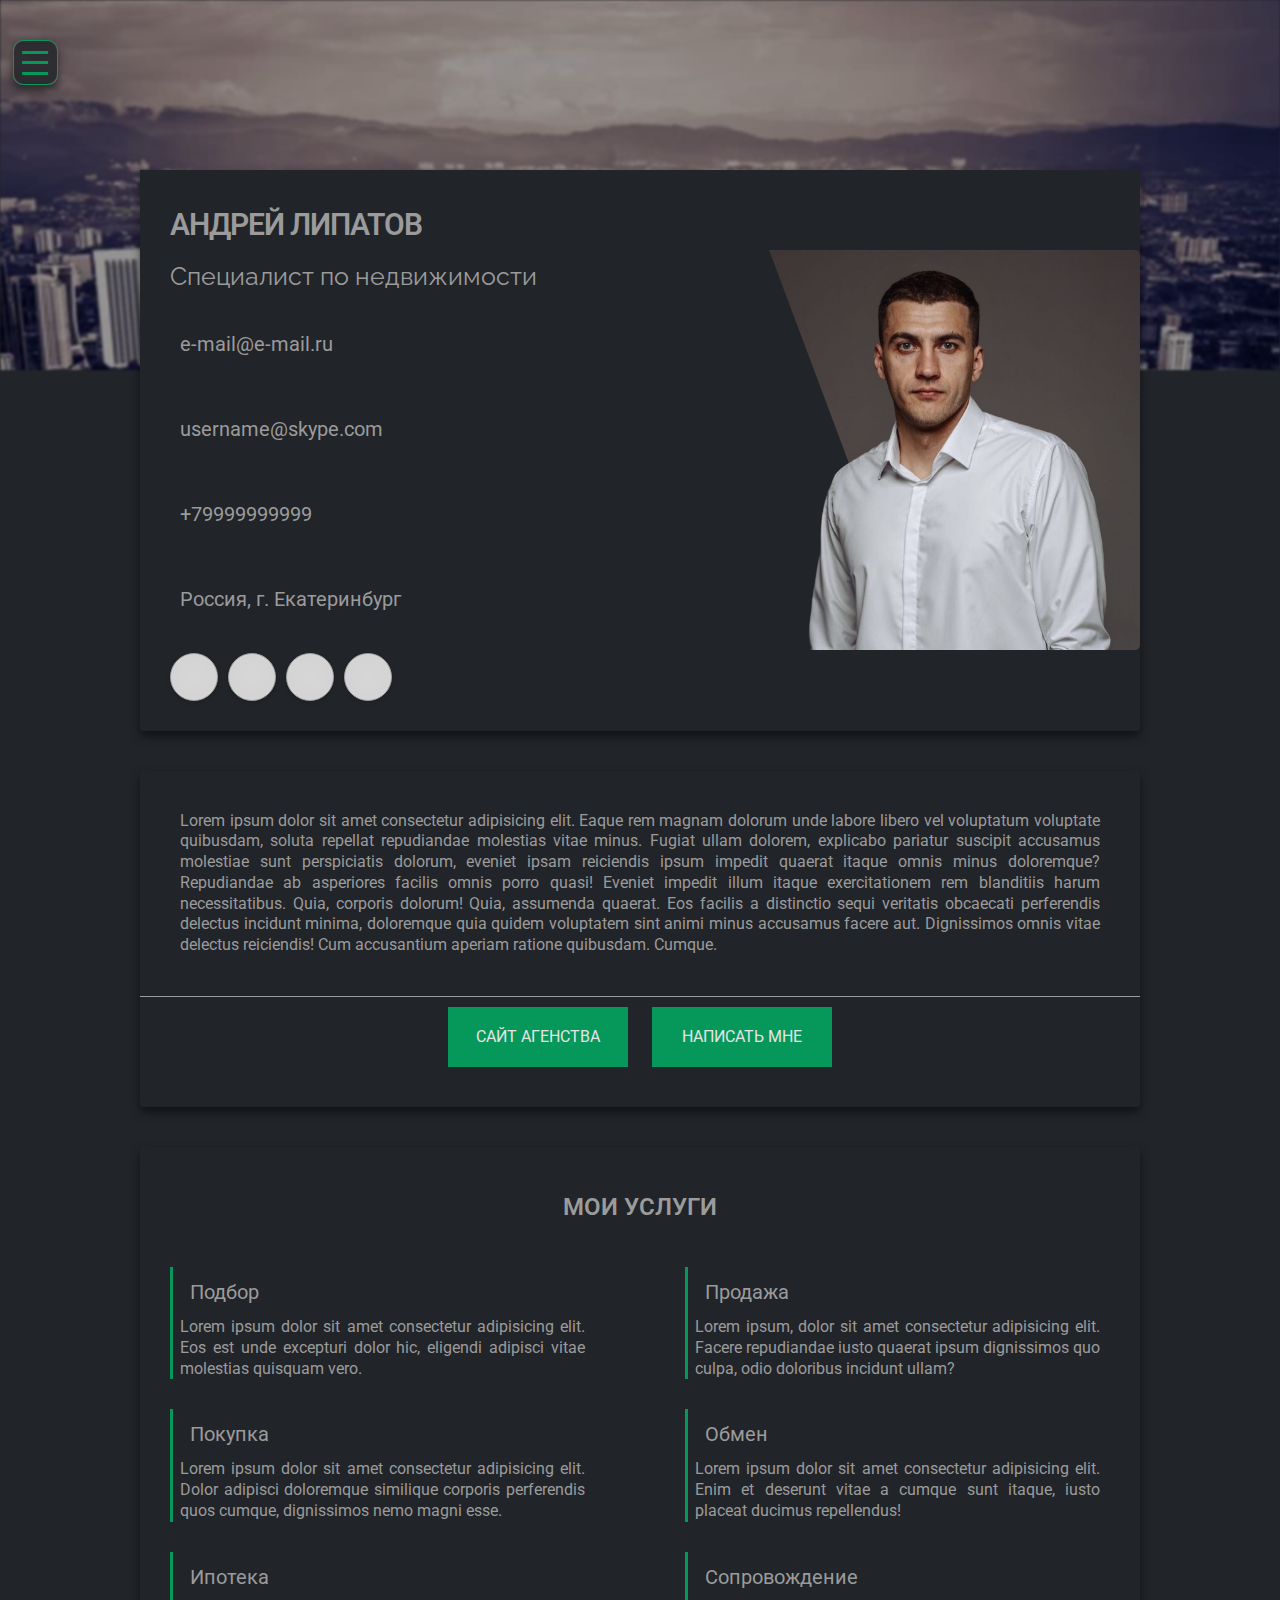
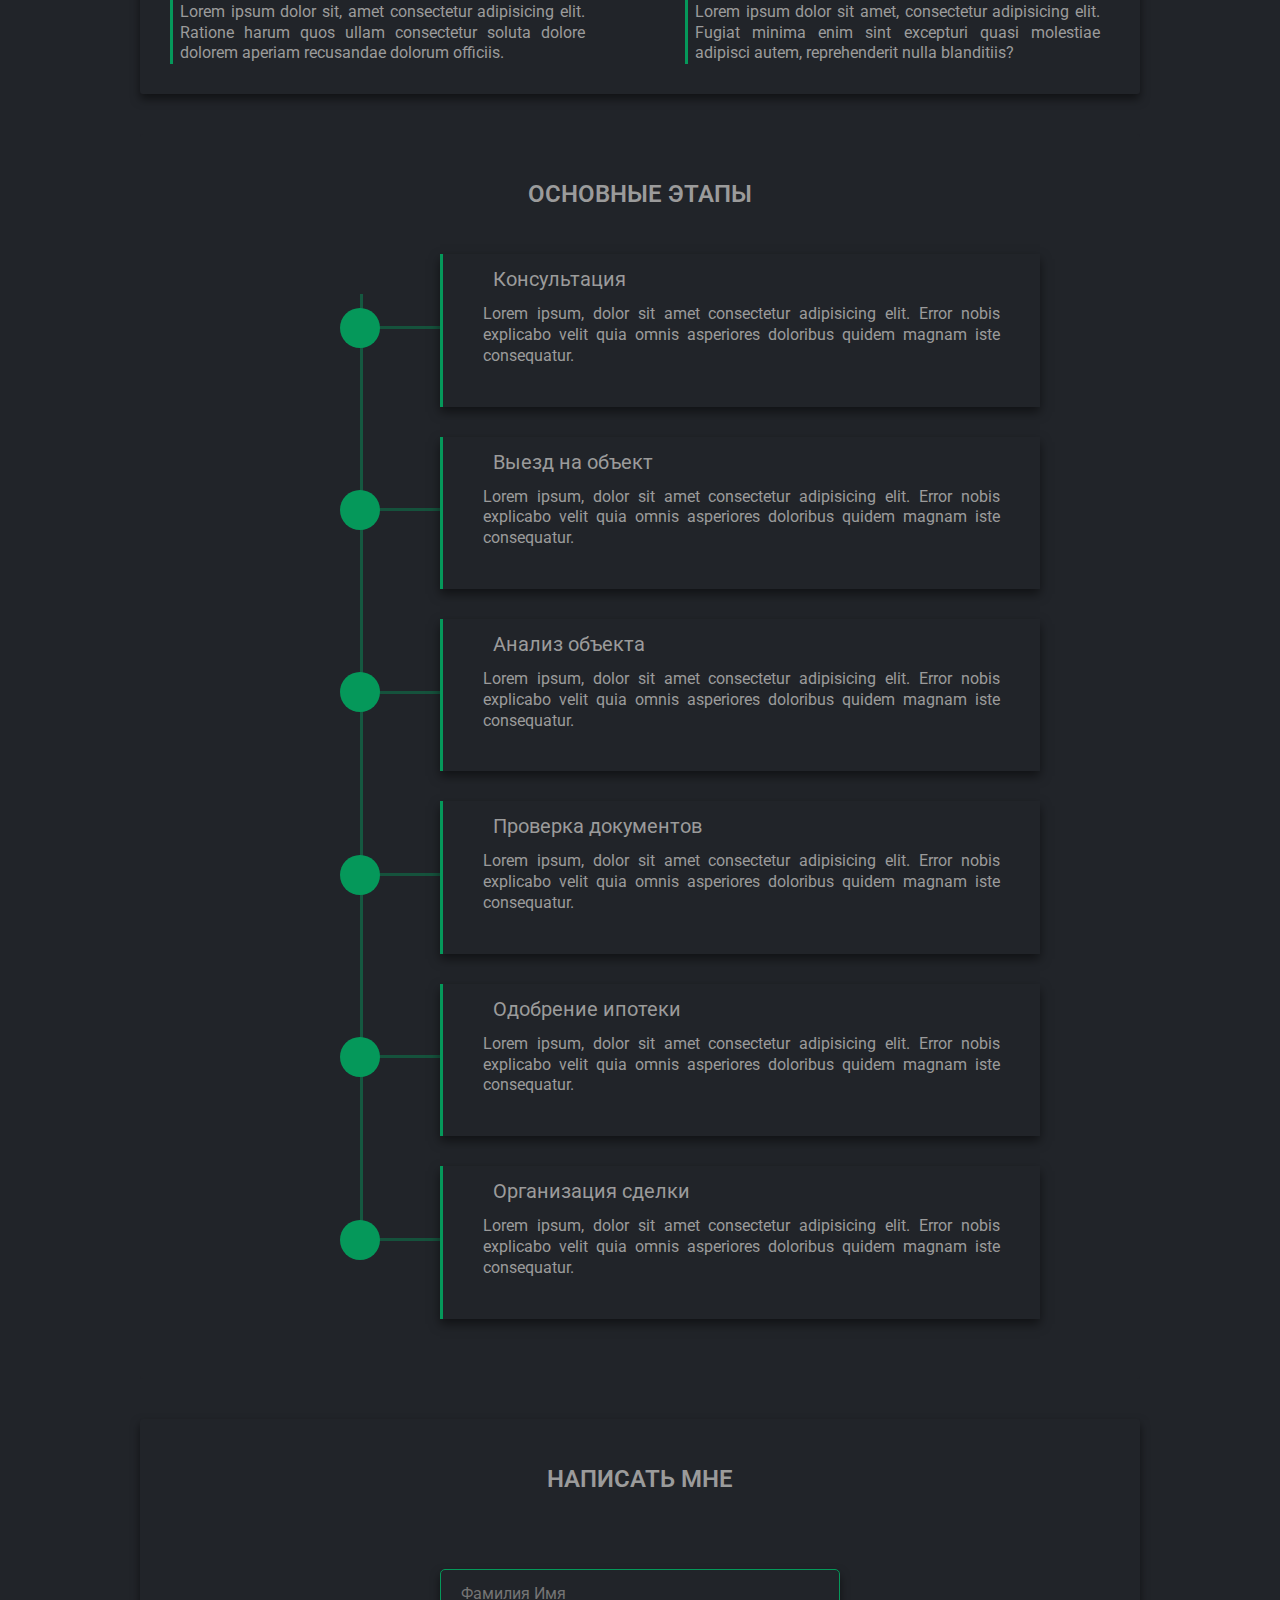
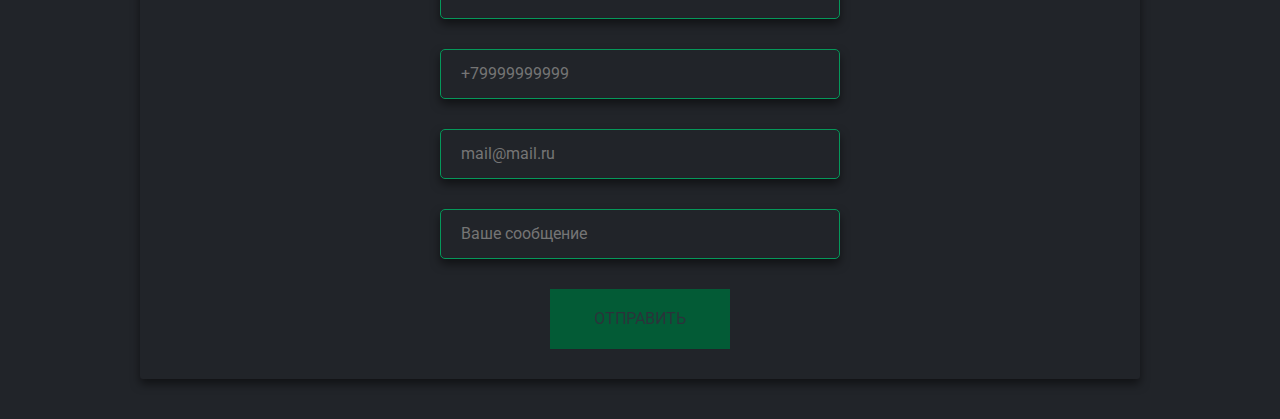
==== index.html @ b7776164 "Add files via upload" ====
<!DOCTYPE html>
<html lang="ru">
  <head>
    <meta charset="UTF-8" />
    <meta http-equiv="X-UA-Compatible" content="IE=edge" />
    <meta name="viewport" content="width=device-width, initial-scale=1.0" />
    <title>Риелтор | Екатеринбург</title>
    <link rel="stylesheet" href="icons/css/all.css" />
    <link rel="stylesheet" href="Normalize.css" />
    <link rel="stylesheet" href="style.css" />
  </head>
  <body>
    <div class="main" id="top">
      <div class="bg_image"></div>
      <div class="container">
        <div class="burger_menu"><span></span><span></span><span></span></div>
        <nav class="navigation">
          <ul class="nav_list">
            <li class="nav_item">
              <a href="#top"><i class="fa-solid fa-house"></i></a>
            </li>
            <li class="nav_item">
              <a href="#services"><i class="fa-solid fa-layer-group"></i></a>
            </li>
            <li class="nav_item">
              <a href="#steps"><i class="fa-solid fa-shoe-prints"></i></a>
            </li>
            <li class="nav_item">
              <a href="#contact_me"><i class="fa-solid fa-envelope"></i></a>
            </li>
          </ul>
        </nav>
        <div class="card">
          <div class="info">
            <div class="title_info">
              <h4>Андрей Липатов</h4>
              <h6>Специалист по недвижимости</h6>
            </div>
            <div class="contact_info">
              <ul>
                <li><i class="fa-regular fa-envelope"></i>e-mail@e-mail.ru</li>
                <li><i class="fab fa-skype"></i>username@skype.com</li>
                <li>
                  <i class="fa-solid fa-phone"></i
                  ><a href="tel:+79999999999">+79999999999</a>
                </li>
                <li>
                  <i class="fa-solid fa-location-dot"></i>Россия, г.
                  Екатеринбург
                </li>
              </ul>
            </div>
            <div class="social_info">
              <a href="#" class="whatsapp"
                ><i class="fa-brands fa-whatsapp"></i
              ></a>
              <a href="#" class="paper-plane"
                ><i class="fa-regular fa-paper-plane"></i
              ></a>
              <a href="#" class="instagram"
                ><i class="fa-brands fa-instagram"></i
              ></a>
              <a href="#" class="vk"><i class="fa-brands fa-vk"></i></a>
            </div>
          </div>
          <div class="profile_image">
            <div class="slant"></div>
            <img
              src="person_backgroung.jpg"
              alt="Фото профиля"
              class="profile_img_bgr"
            />
            <img
              src="person_without_bgr.png"
              alt="Фото профиля"
              class="profile_img_obj"
            />
            <img
              src="person_with_bgr.jpg"
              alt="Фото профиля"
              class="profile_img"
            />
          </div>
        </div>

        <!-- SECTION ABOUT -->
        <section class="about" id="about">
          <div class="text_about">
            <p>
              Lorem ipsum dolor sit amet consectetur adipisicing elit. Eaque rem
              magnam dolorum unde labore libero vel voluptatum voluptate
              quibusdam, soluta repellat repudiandae molestias vitae minus.
              Fugiat ullam dolorem, explicabo pariatur suscipit accusamus
              molestiae sunt perspiciatis dolorum, eveniet ipsam reiciendis
              ipsum impedit quaerat itaque omnis minus doloremque? Repudiandae
              ab asperiores facilis omnis porro quasi! Eveniet impedit illum
              itaque exercitationem rem blanditiis harum necessitatibus. Quia,
              corporis dolorum! Quia, assumenda quaerat. Eos facilis a
              distinctio sequi veritatis obcaecati perferendis delectus incidunt
              minima, doloremque quia quidem voluptatem sint animi minus
              accusamus facere aut. Dignissimos omnis vitae delectus reiciendis!
              Cum accusantium aperiam ratione quibusdam. Cumque.
            </p>
          </div>
          <div class="btns_about">
            <a href="#" class="btn_agency">Сайт агенства</a>
            <a href="#contact_me" class="btn_messange">Написать мне</a>
          </div>
        </section>

        <!-- SECTION SERVICES -->
        <section class="services" id="services">
          <div class="section_title" id="services">
            <i class="fa-solid fa-layer-group"></i>
            <h4>Мои услуги</h4>
          </div>
          <div class="section_services_cards">
            <div class="services_card">
              <h6 class="services_card_title">Подбор</h6>
              <p class="services_card_text">
                Lorem ipsum dolor sit amet consectetur adipisicing elit. Eos est
                unde excepturi dolor hic, eligendi adipisci vitae molestias
                quisquam vero.
              </p>
            </div>
            <div class="services_card">
              <h6 class="services_card_title">Продажа</h6>
              <p class="services_card_text">
                Lorem ipsum, dolor sit amet consectetur adipisicing elit. Facere
                repudiandae iusto quaerat ipsum dignissimos quo culpa, odio
                doloribus incidunt ullam?
              </p>
            </div>
            <div class="services_card">
              <h6 class="services_card_title">Покупка</h6>
              <p class="services_card_text">
                Lorem ipsum dolor sit amet consectetur adipisicing elit. Dolor
                adipisci doloremque similique corporis perferendis quos cumque,
                dignissimos nemo magni esse.
              </p>
            </div>
            <div class="services_card">
              <h6 class="services_card_title">Обмен</h6>
              <p class="services_card_text">
                Lorem ipsum dolor sit amet consectetur adipisicing elit. Enim et
                deserunt vitae a cumque sunt itaque, iusto placeat ducimus
                repellendus!
              </p>
            </div>
            <div class="services_card">
              <h6 class="services_card_title">Ипотека</h6>
              <p class="services_card_text">
                Lorem ipsum dolor sit, amet consectetur adipisicing elit.
                Ratione harum quos ullam consectetur soluta dolore dolorem
                aperiam recusandae dolorum officiis.
              </p>
            </div>
            <div class="services_card">
              <h6 class="services_card_title">Cопровождение</h6>
              <p class="services_card_text">
                Lorem ipsum dolor sit amet, consectetur adipisicing elit. Fugiat
                minima enim sint excepturi quasi molestiae adipisci autem,
                reprehenderit nulla blanditiis?
              </p>
            </div>
          </div>
        </section>

        <!-- SECTION STEPS -->
        <section class="steps" id="steps">
          <div class="section_title" id="title_steps">
            <i class="fa-solid fa-shoe-prints"></i>
            <h4>Основные этапы</h4>
          </div>
          <div class="step">
            <div class="line_dot">
              <i class="fa-brands fa-skype"></i>
            </div>
            <div class="line"></div>
            <div class="content_step">
              <h6>Консультация</h6>
              <p>
                Lorem ipsum, dolor sit amet consectetur adipisicing elit. Error
                nobis explicabo velit quia omnis asperiores doloribus quidem
                magnam iste consequatur.
              </p>
            </div>
          </div>
          <div class="step">
            <div class="line_dot">
              <i class="fa-solid fa-car"></i>
            </div>
            <div class="line"></div>
            <div class="content_step">
              <h6>Выезд на объект</h6>
              <p>
                Lorem ipsum, dolor sit amet consectetur adipisicing elit. Error
                nobis explicabo velit quia omnis asperiores doloribus quidem
                magnam iste consequatur.
              </p>
            </div>
          </div>
          <div class="step">
            <div class="line_dot">
              <i class="fa-solid fa-house"></i>
            </div>
            <div class="line"></div>
            <div class="content_step">
              <h6>Анализ объекта</h6>
              <p>
                Lorem ipsum, dolor sit amet consectetur adipisicing elit. Error
                nobis explicabo velit quia omnis asperiores doloribus quidem
                magnam iste consequatur.
              </p>
            </div>
          </div>
          <div class="step">
            <div class="line_dot">
              <i class="fa-solid fa-file-circle-check"></i>
            </div>
            <div class="line"></div>
            <div class="content_step">
              <h6>Проверка документов</h6>
              <p>
                Lorem ipsum, dolor sit amet consectetur adipisicing elit. Error
                nobis explicabo velit quia omnis asperiores doloribus quidem
                magnam iste consequatur.
              </p>
            </div>
          </div>
          <div class="step">
            <div class="line_dot">
              <i class="fa-solid fa-hand-holding-dollar"></i>
            </div>
            <div class="line"></div>
            <div class="content_step">
              <h6>Одобрение ипотеки</h6>
              <p>
                Lorem ipsum, dolor sit amet consectetur adipisicing elit. Error
                nobis explicabo velit quia omnis asperiores doloribus quidem
                magnam iste consequatur.
              </p>
            </div>
          </div>
          <div class="step">
            <div class="line_dot">
              <i class="fa-solid fa-house-circle-check"></i>
            </div>
            <div class="line"></div>
            <div class="content_step">
              <h6>Организация сделки</h6>
              <p>
                Lorem ipsum, dolor sit amet consectetur adipisicing elit. Error
                nobis explicabo velit quia omnis asperiores doloribus quidem
                magnam iste consequatur.
              </p>
            </div>
          </div>
        </section>
        <!-- SECTION CONTACT -->
        <section class="contact_me">
          <div class="section_title" id="contact_me">
            <i class="fa-solid fa-envelope"></i>
            <h4>Написать мне</h4>
          </div>
          <form action="mail.php" method="POST" id="form">
            <div class="form_group">
              <input
                type="text"
                class="form_control"
                id="user_name"
                placeholder="Фамилия Имя"
                name="user_name"
                data-reg="^[а-яА-ЯёЁa-zA-Z]+ [а-яА-ЯёЁa-zA-Z]+ ?[а-яА-ЯёЁa-zA-Z]+$"
                required
              />
            </div>
            <div class="form_group">
              <input
                type="text"
                class="form_control"
                id="user_phone"
                placeholder="+79999999999"
                name="user_phone"
                data-reg="^((\+7|7|8)+([0-9]){10})$"
                required
              />
            </div>
            <div class="form_group">
              <input
                type="text"
                class="form_control"
                id="user_email"
                placeholder="mail@mail.ru"
                name="user_email"
                data-reg="^[-\w.]+@([A-z0-9][-A-z0-9]+\.)+[A-z]{2,4}$"
                required
              />
            </div>
            <div class="form_group">
              <input
                type="text"
                class="form_control"
                id="user_message"
                placeholder="Ваше сообщение"
                name="user_message"
                required
              />
            </div>
            <button class="btn_contact btn_block" type="button" id="button">
              Отправить
            </button>
          </form>
        </section>
      </div>
      <!-- ANCHOR TO TOP -->
      <div class="anchor_top_contain">
        <a href="#top"><i class="fa-solid fa-chevron-up"></i></a>
      </div>
    </div>
    <script src="script.js"></script>
  </body>
</html>
---- style.css ----
/*
* Prefixed by https://autoprefixer.github.io
* PostCSS: v8.4.14,
* Autoprefixer: v10.4.7
* Browsers: last 4 version
*/

@import url('https://fonts.googleapis.com/css2?family=Raleway:wght@400;600&family=Roboto&display=swap');
html {
  --dark: #212429;
  --grey: #9b9b9b;
  --green: #05985a;
  --white: #e5e5e5;
}

.main {
  position: relative;
  z-index: 1;
  background: var(--dark);
  overflow: hidden;
  color: var(--grey);
}
.bg_image {
  position: relative;
  width: 100%;
  height: 370px;
  background: url(depositphotos_8413476-stock-photo-city-skyline.jpg);
  background-size: cover;
  background-position: center center;
  background-attachment: fixed;
  -webkit-filter: brightness(60%) blur(1px);
  filter: brightness(60%) blur(1px);
}
.container {
  position: relative;
  max-width: 1000px;
  margin: auto;
  margin-top: -200px;
  background: var(--dark);
}

/* NAVIGATION */
.burger_menu {
  position: fixed;
  top: 40px;
  left: 1%;
  width: 45px;
  height: 45px;
  border: 1px solid var(--green);
  border-radius: 10px;
  z-index: 12;
  -webkit-box-shadow: 0px 5px 10px 0px rgba(0, 0, 0, 0.5);
  box-shadow: 0px 5px 10px 0px rgba(0, 0, 0, 0.5);
  cursor: pointer;
}
.burger_menu span {
  position: absolute;
  top: calc(50% - 2px);
  left: 50%;
  width: 60%;
  height: 3px;
  background-color: var(--green);
  -webkit-transform: translateX(-50%);
  -ms-transform: translateX(-50%);
  transform: translateX(-50%);
  z-index: 11;
  -webkit-transition: all 0.5s ease;
  -o-transition: all 0.5s ease;
  transition: all 0.5s ease;
}
.burger_menu span:nth-child(1) {
  top: calc(50% - 12px);
}
.burger_menu span:nth-child(3) {
  top: calc(50% + 9px);
}

.burger_menu::after {
  content: '';
  position: absolute;
  top: 0;
  left: 0;
  width: 100%;
  height: 100%;
  background: var(--dark);
  border-radius: 10px;
  opacity: 0.81;
}
.burger_menu.active span:nth-child(2) {
  display: none;
}
.burger_menu.active span:nth-child(1) {
  -webkit-transform: translate(-50%, 10px) rotate(45deg);
  -ms-transform: translate(-50%, 10px) rotate(45deg);
  transform: translate(-50%, 10px) rotate(45deg);
}
.burger_menu.active span:nth-child(3) {
  -webkit-transform: translate(-50%, -11px) rotate(-45deg);
  -ms-transform: translate(-50%, -11px) rotate(-45deg);
  transform: translate(-50%, -11px) rotate(-45deg);
}

.navigation {
  position: fixed;
  top: 100px;
  left: 1%;
  overflow: hidden;
  width: 45px;
  border: 1px solid var(--green);
  border-radius: 10px;
  padding: 5px;
  z-index: 10;
  -webkit-transform: translateY(-50%) scale(0.5);
  -ms-transform: translateY(-50%) scale(0.5);
  transform: translateY(-50%) scale(0.5);
  visibility: hidden;
  -webkit-box-shadow: 0px 5px 10px 0px rgba(0, 0, 0, 0.5);
  box-shadow: 0px 5px 10px 0px rgba(0, 0, 0, 0.5);
  opacity: 0;
  -webkit-transition: all 0.5s ease;
  -o-transition: all 0.5s ease;
  transition: all 0.5s ease;
}
.navigation.active {
  -webkit-transform: translateY(0) scale(1);
  -ms-transform: translateY(0) scale(1);
  transform: translateY(0) scale(1);
  visibility: visible;
  opacity: 1;
  -webkit-transition: all 0.5s ease;
  -o-transition: all 0.5s ease;
  transition: all 0.5s ease;
}
.navigation::after {
  content: '';
  position: absolute;
  top: 0;
  left: 0;
  width: 100%;
  height: 100%;
  background: var(--dark);
  border-radius: 10px;
  opacity: 0.81;
}
.nav_list {
  position: relative;
  z-index: 11;
}
.nav_item {
  color: var(--green);
  line-height: 50px;
  font-size: 25rem;
  text-align: center;
  z-index: 11;
}
.nav_item > a > i:hover {
  -webkit-transform: scale(1.1);
  -ms-transform: scale(1.1);
  transform: scale(1.1);
}
.nav_item > a:focus {
  -webkit-box-shadow: none;
  box-shadow: none;
}
/* CARD SECTION */
.card {
  display: -webkit-box;
  display: -ms-flexbox;
  display: flex;
  -webkit-box-align: center;
  -ms-flex-align: center;
  align-items: center;
  -webkit-box-pack: justify;
  -ms-flex-pack: justify;
  justify-content: space-between;
  margin-bottom: 40px;
  border-radius: 3px;
  background-color: var(--dark);
  -webkit-box-shadow: 0px 5px 10px 0px rgba(0, 0, 0, 0.5);
  box-shadow: 0px 5px 10px 0px rgba(0, 0, 0, 0.5);
}
.info {
  margin: 20px;
}
.title_info {
  margin: 0 10px 10px 10px;
}
.title_info > h4 {
  text-transform: uppercase;
  font-size: 30rem;
  font-weight: 600;
  color: var(--grey);
  letter-spacing: -1px;
  line-height: 70px;
}
.title_info > h6 {
  font-size: 25rem;
  font-family: 'Raleway', serif;
  font-weight: 400;
  color: var(--grey);
}
.contact_info,
.social_info {
  color: var(--grey);
  margin: 10px 10px;
  font-size: 20rem;
  line-height: 30rem;
}
.contact_info > ul > li {
  padding-bottom: 5px;
}
.contact_info > ul > li > i {
  padding-right: 10px;
}
.social_info > a {
  width: 48px;
  height: 48px;
  background: var(--white);
  color: var(--dark);
  font-size: 25rem;
  float: left;
  text-align: center;
  line-height: 48px;
  border-radius: 50%;
  margin: 0 10px 10px 0;
  border: 1px solid var(--grey);
  -webkit-box-shadow: 0 2px 4px rgba(0, 0, 0, 0.15),
    inset 0 0 50px rgba(0, 0, 0, 0.1);
  box-shadow: 0 2px 4px rgba(0, 0, 0, 0.15), inset 0 0 50px rgba(0, 0, 0, 0.1);
  -webkit-transition: 0.2s ease;
  -o-transition: 0.2s ease;
  transition: 0.2s ease;
}
.whatsapp:hover {
  background: #25d366;
  color: var(--white);
  border: #25d366;
}
.paper-plane:hover {
  background: #0088cc;
  color: var(--white);
  border: #0088cc;
}
.instagram:hover {
  color: var(--white);
  border: #bc1888;
  background: #f09433;
  background: -o-linear-gradient(
    45deg,
    #f09433 0%,
    #e6683c 25%,
    #dc2743 50%,
    #cc2366 75%,
    #bc1888 100%
  );
  background: linear-gradient(
    45deg,
    #f09433 0%,
    #e6683c 25%,
    #dc2743 50%,
    #cc2366 75%,
    #bc1888 100%
  );
  filter: progid:DXImageTransform.Microsoft.gradient( startColorstr='#f09433', endColorstr='#bc1888',GradientType=1 );
}
.vk:hover {
  color: var(--white);
  background: #45668e;
  border: #45668e;
}
.profile_image {
  display: inline-block;
  position: relative;
}
.slant {
  position: absolute;
  top: 0;
  left: 0;
  border-style: solid;
  border-width: 400px 0 0 150px;
  border-color: rgba(223, 50, 50, 0) transparent transparent var(--dark);
}
.profile_img_bgr {
  display: block;
  min-width: 100%;
  height: 400px;
  border-radius: 0 5px 5px 0;
}
.profile_img_obj {
  position: absolute;
  top: 0;
  left: 0;
  display: block;
  min-width: 100%;
  height: 400px;
}
.profile_img {
  display: none;
}
/* STYLE SECTION */
section {
  margin-bottom: 40px;
  border-radius: 3px;
  background-color: var(--dark);
  -webkit-box-shadow: 0px 5px 10px 0px rgba(0, 0, 0, 0.5);
  box-shadow: 0px 5px 10px 0px rgba(0, 0, 0, 0.5);
  color: var(--grey);
  padding-bottom: 30px;
}
.section_title {
  text-align: center;
  padding: 0 20px 0 20px;
}
.section_title > h4,
i {
  display: inline;
  font-weight: 600;
  font-size: 24rem;
  text-transform: uppercase;
  line-height: 80px;
}
.section_title > i {
  color: var(--green);
}

/* SECTION ABOUT */
.text_about {
  padding: 40px;
  border-bottom: 1px solid var(--grey);
  text-align: justify;
}
.btns_about {
  text-align: center;
  margin: auto;
}
.btn_agency,
.btn_messange,
.btn_contact {
  width: 180px;
  height: 60px;
  line-height: 60px;
  display: inline-block;
  text-align: center;
  margin: 10px;
  text-transform: uppercase;
  color: var(--white);
  background: var(--green);
}

.btn_agency:hover,
.btn_messange:hover,
.btn_contact:hover {
  -webkit-transform: scale(1.01);
  -ms-transform: scale(1.01);
  transform: scale(1.01);
}

/* SECTION SERVICES */
.fa-layer-group {
  color: var(--green);
}
.section_services_cards {
  display: -ms-grid;
  display: grid;
  -ms-grid-columns: 1fr 30px 1fr;
  grid-template-columns: 1fr 1fr;
  gap: 30px;
}
.services_card {
  position: relative;
  padding: 0 40px 0 40px;
}
.services_card::before {
  content: '';
  width: 3px;
  height: 100%;
  background: var(--green);
  position: absolute;
  top: 0;
  left: 30px;
}
.services_card_title {
  line-height: 50px;
  font-size: 20px;
  padding-left: 10px;
}
.services_card_text {
  text-align: justify;
}

/* SECTION STEPS */
.steps {
  -webkit-box-shadow: none;
  box-shadow: none;
  position: relative;
}
#steps::before {
  content: '';
  position: absolute;
  top: 160px;
  left: 22%;
  height: 75%;
  width: 3px;
  opacity: 0.4;
  background: #06a763;
}
.step {
  position: relative;
  margin-bottom: 30px;
}

.line_dot {
  z-index: 2;
  position: absolute;
  margin: 0 auto;
  left: 20%;
  top: 35%;
  background-color: var(--green);
  border-radius: 50%;
  width: 40px;
  height: 40px;
  text-align: center;
}

.line_dot > i {
  position: relative;
  font-weight: 600;
  font-size: 24rem;
  color: var(--dark);
  line-height: 40px;
  text-shadow: 2px 2px 4px rgb(0 0 0 / 29%);
}
.content_step {
  position: relative;
  z-index: 2;
  background: var(--dark);
  margin: 0 10% 0 30%;
  max-width: 600px;
  padding: 0 40px 40px 40px;
  border-left: 3px solid var(--green);
  -webkit-box-shadow: 0px 5px 10px 0px rgba(0, 0, 0, 0.5);
  box-shadow: 0px 5px 10px 0px rgba(0, 0, 0, 0.5);
}

.line {
  content: '';
  position: absolute;
  top: 47%;
  left: 23%;
  width: 100px;
  height: 3px;
  background: var(--green);
  opacity: 0.4;
  z-index: 1;
}
.content_step > h6 {
  line-height: 50px;
  font-size: 20px;
  padding-left: 10px;
}
.content_step > p {
  text-align: justify;
}

/* SECTION CONTACT */
.form_group {
  margin: 30px 10px;
}
.form_control {
  display: block;
  height: 50px;
  width: 400px;
  border-radius: 5px;
  border: 1px solid var(--green);
  margin: 0 auto;
  background: var(--dark);
  -webkit-box-shadow: 0px 5px 10px 0px rgba(0, 0, 0, 0.5);
  box-shadow: 0px 5px 10px 0px rgba(0, 0, 0, 0.5);
  color: var(--grey);
  -webkit-transition: ease 0.1s;
  -o-transition: ease 0.1s;
  transition: ease 0.1s;
  padding: 0 20px;
  outline: none;
}
.form_control:focus {
  -webkit-box-shadow: 0px 5px 10px 0px rgba(0, 0, 0, 0.5);
  box-shadow: 0px 5px 10px 0px rgba(0, 0, 0, 0.5);
  border: 1px solid var(--green);
}
.form_control {
  color-scheme: dark;
}
.btn_contact {
  display: block;
  margin: 0 auto;
}
.btn_block {
  pointer-events: none;
  color: #485361;
  -webkit-filter: brightness(0.6);
  filter: brightness(0.6);
}

/* ANCHOR TO TOP */
.anchor_top_contain {
  color: var(--green);
  font-size: 35rem;
  width: 35px;
  height: 35px;
  position: fixed;
  bottom: 50px;
  right: 50px;
  cursor: default;
  -webkit-transform: translate(0px, 30px);
  -ms-transform: translate(0px, 30px);
  transform: translate(0px, 30px);
  opacity: 0;
  -webkit-transition: all 0.8s ease;
  -o-transition: all 0.8s ease;
  transition: all 0.8s ease;
  z-index: 10;
}
.anchor_top_contain > a {
  pointer-events: none;
}
.anchor_top_contain.active > a {
  pointer-events: all;
}
.anchor_top_contain.active {
  display: block;
  -webkit-transition: all 0.5s ease;
  -o-transition: all 0.5s ease;
  transition: all 0.5s ease;

  -webkit-transform: translate(0px, 0px);

  -ms-transform: translate(0px, 0px);

  transform: translate(0px, 0px);
  opacity: 1;
}
.anchor_top_contain > a:focus {
  -webkit-box-shadow: none;
  box-shadow: none;
}

/* MEDIA QUERIES */
@media only screen and (max-width: 1050px) {
  .container {
    max-width: 900px;
  }
}
@media only screen and (max-width: 950px) {
  .container {
    max-width: 800px;
  }
}
@media only screen and (max-width: 850px) {
  .container {
    max-width: 600px;
  }
  .slant {
    display: none;
  }
  .profile_img {
    display: block;
    position: absolute;
    top: -350px;
    right: 100px;
    border-radius: 50%;
    width: 200px;
    height: 200px;
    -o-object-fit: cover;
    object-fit: cover;
    -webkit-box-shadow: 0px 5px 10px 0px rgba(0, 0, 0, 0.5);
    box-shadow: 0px 5px 10px 0px rgba(0, 0, 0, 0.5);
  }
  .profile_img_bgr,
  .profile_img_obj {
    display: none;
  }
  .card,
  .social_info {
    display: -webkit-box;
    display: -ms-flexbox;
    display: flex;
    -webkit-box-pack: center;
    -ms-flex-pack: center;
    justify-content: center;
  }
  .contact_info,
  .title_info {
    text-align: center;
  }
  .title_info {
    margin-top: 90px;
  }
  .section_services_cards {
    display: -ms-grid;
    display: grid;
    -ms-grid-columns: 1fr;
    grid-template-columns: 1fr;
  }
  #steps::before,
  .line {
    display: none;
  }
  .content_step {
    margin: 50px auto 0 auto;
  }
  .line_dot {
    left: 45%;
    top: -30px;
    z-index: 5;
  }
}

@media only screen and (max-width: 750px) {
  .container {
    max-width: 500px;
  }
}

@media only screen and (max-width: 650px) {
  .container {
    max-width: 400px;
  }
  .form_control {
    width: 350px;
  }
}
@media only screen and (max-width: 550px) {
  .container {
    max-width: 300px;
  }
  .title_info > h4 {
    font-size: 20rem;
  }
  .title_info > h6 {
    font-size: 18rem;
  }
  .contact_info,
  .contact_info > ul > li > i {
    font-size: 15rem;
    line-height: 20rem;
  }
  .profile_image > img {
    top: -280px;
    right: 70px;
    width: 150px;
    height: 150px;
    -webkit-box-shadow: 0px 5px 10px 0px rgba(0, 0, 0, 0.5);
    box-shadow: 0px 5px 10px 0px rgba(0, 0, 0, 0.5);
  }
  .title_info {
    margin-top: 30px;
  }
  .anchor_top_contain {
    bottom: 30px;
    right: 30px;
  }
  .form_control {
    width: 250px;
  }

  .burger_menu {
    top: 20px;
    width: 35px;
    height: 35px;
    border-radius: 7px;
  }
  .burger_menu::after {
    border-radius: 7px;
  }
  .burger_menu span {
    left: 51%;
    width: 55%;
    height: 2px;
  }
  .burger_menu span:nth-child(1) {
    top: calc(50% - 10px);
  }
  .burger_menu span:nth-child(3) {
    top: calc(50% + 6px);
  }

  .burger_menu.active span:nth-child(1) {
    -webkit-transform: translate(-50%, 8px) rotate(45deg);
    -ms-transform: translate(-50%, 8px) rotate(45deg);
    transform: translate(-50%, 8px) rotate(45deg);
  }
  .burger_menu.active span:nth-child(3) {
    -webkit-transform: translate(-50%, -8px) rotate(-45deg);
    -ms-transform: translate(-50%, -8px) rotate(-45deg);
    transform: translate(-50%, -8px) rotate(-45deg);
  }

  .navigation {
    top: 80px;
    width: 35px;
    border-radius: 7px;
  }
  .navigation::after {
    border-radius: 7px;
  }
  .nav_item {
    line-height: 40px;
  }
  .nav_item > a > i {
    font-size: 20rem;
  }

  .nav_item > a > i:hover {
    -webkit-transform: scale(1.1);
    -ms-transform: scale(1.1);
    transform: scale(1.1);
  }
  .nav_item > a:focus {
    -webkit-box-shadow: none;
    box-shadow: none;
  }
  .content_step > h6 {
    line-height: 30px;
    padding: 20px 0 20px 0;
  }
  .text_about {
    padding: 20px;
  }
  .services_card {
    padding: 0 20px 0 20px;
  }
  .services_card::before {
    left: 10px;
  }
  .content_step {
    padding: 0 20px 20px 20px;
  }
}
.section_title > h4 {
  line-height: 24px;
}
.section_title {
  padding: 20px;
}
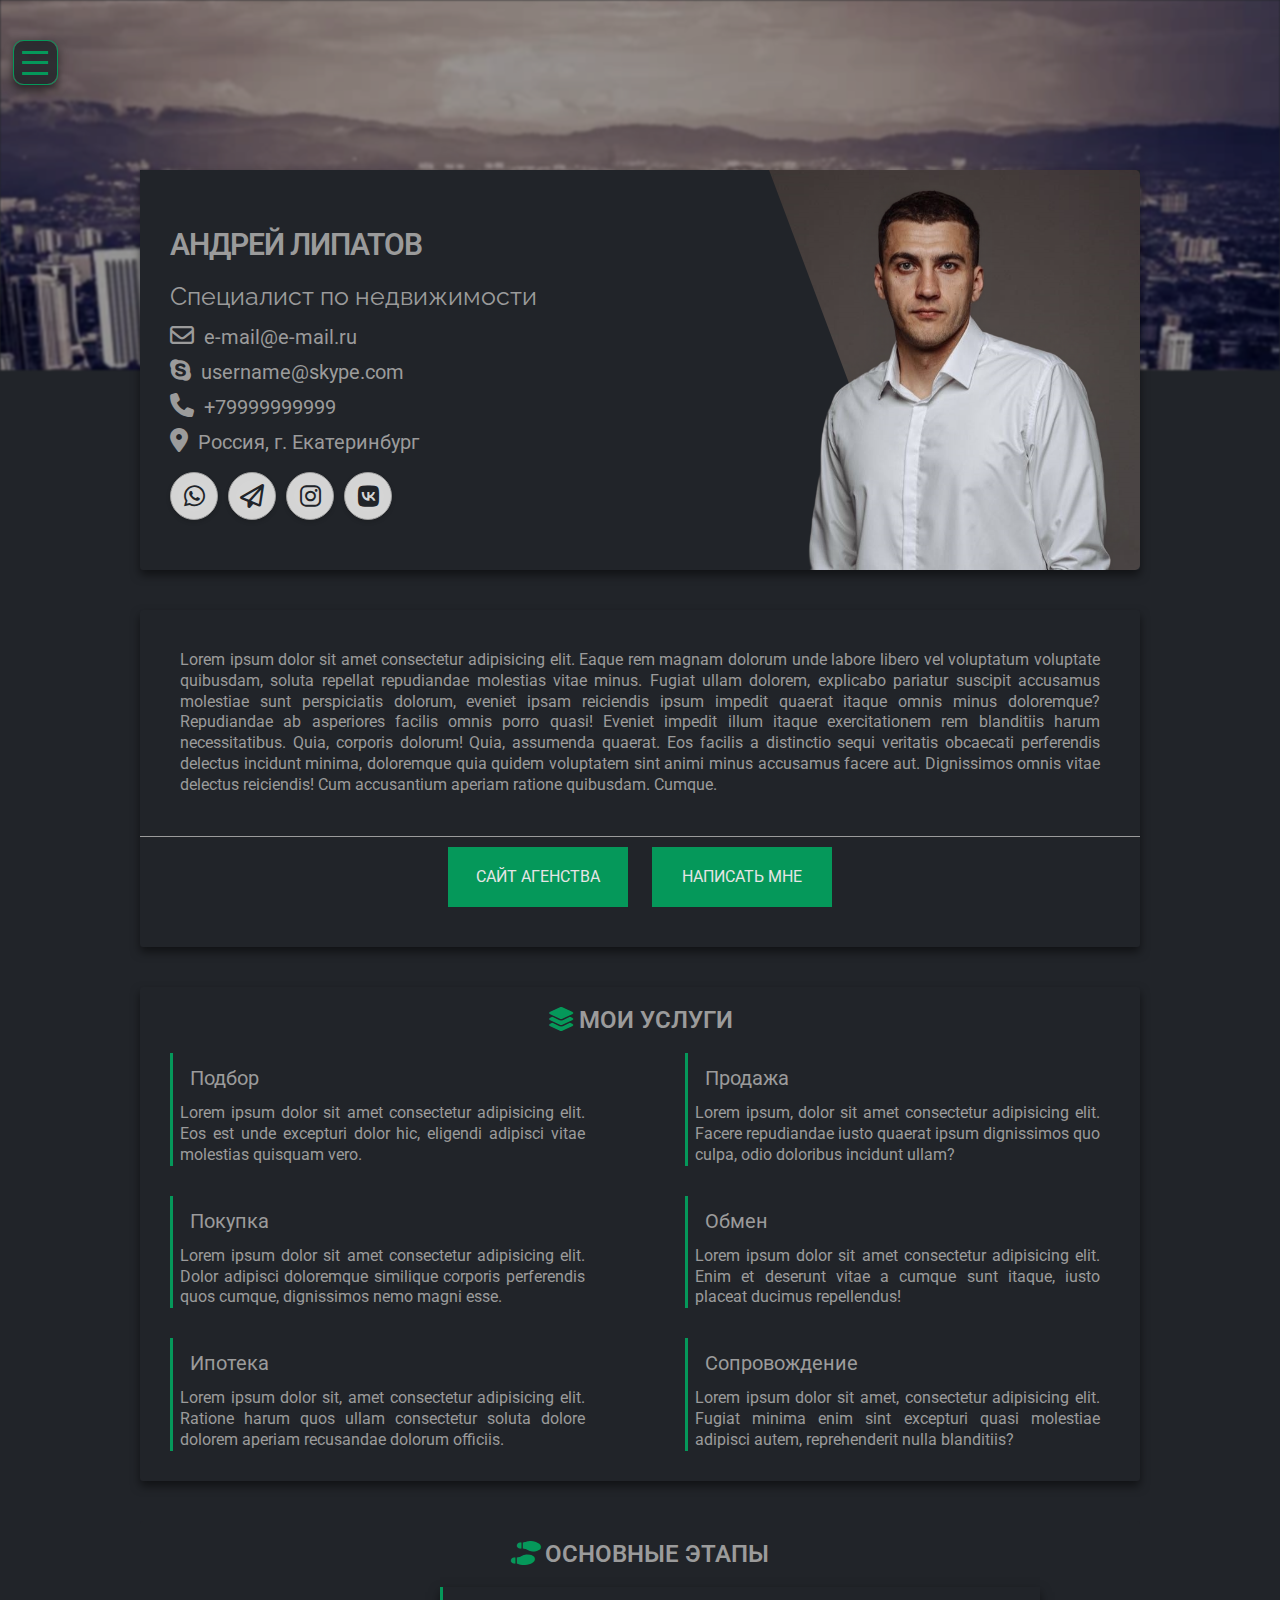
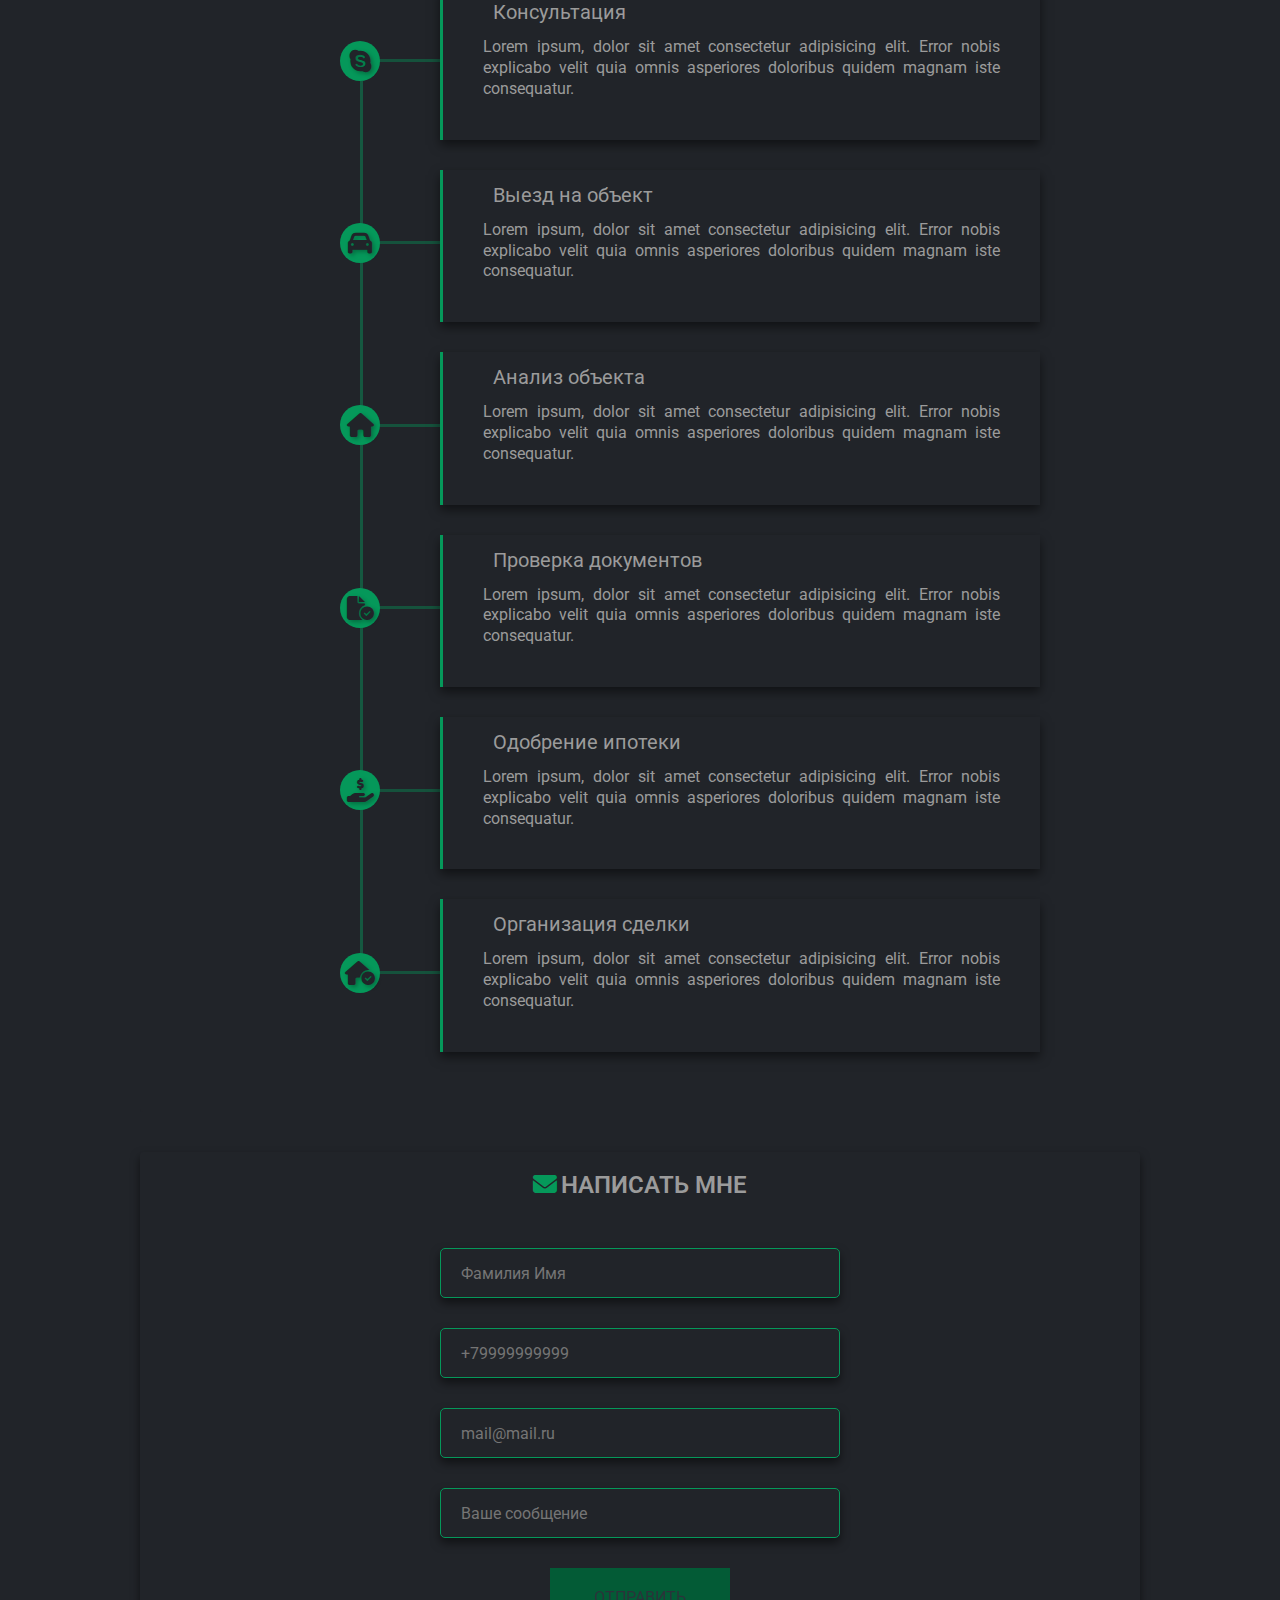
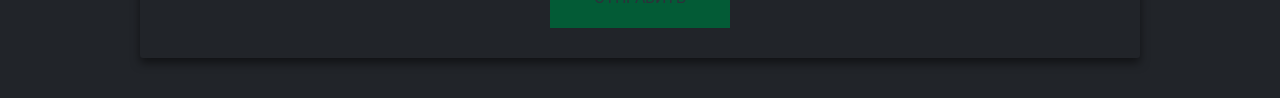
==== commit 2c8d7512: "Update index.html" ====
--- a/index.html
+++ b/index.html
@@ -307,7 +307,7 @@
                 required
               />
             </div>
-            <button class="btn_contact btn_block" type="button" id="button">
+            <button class="btn_contact btn_block" type="submit" id="button">
               Отправить
             </button>
           </form>
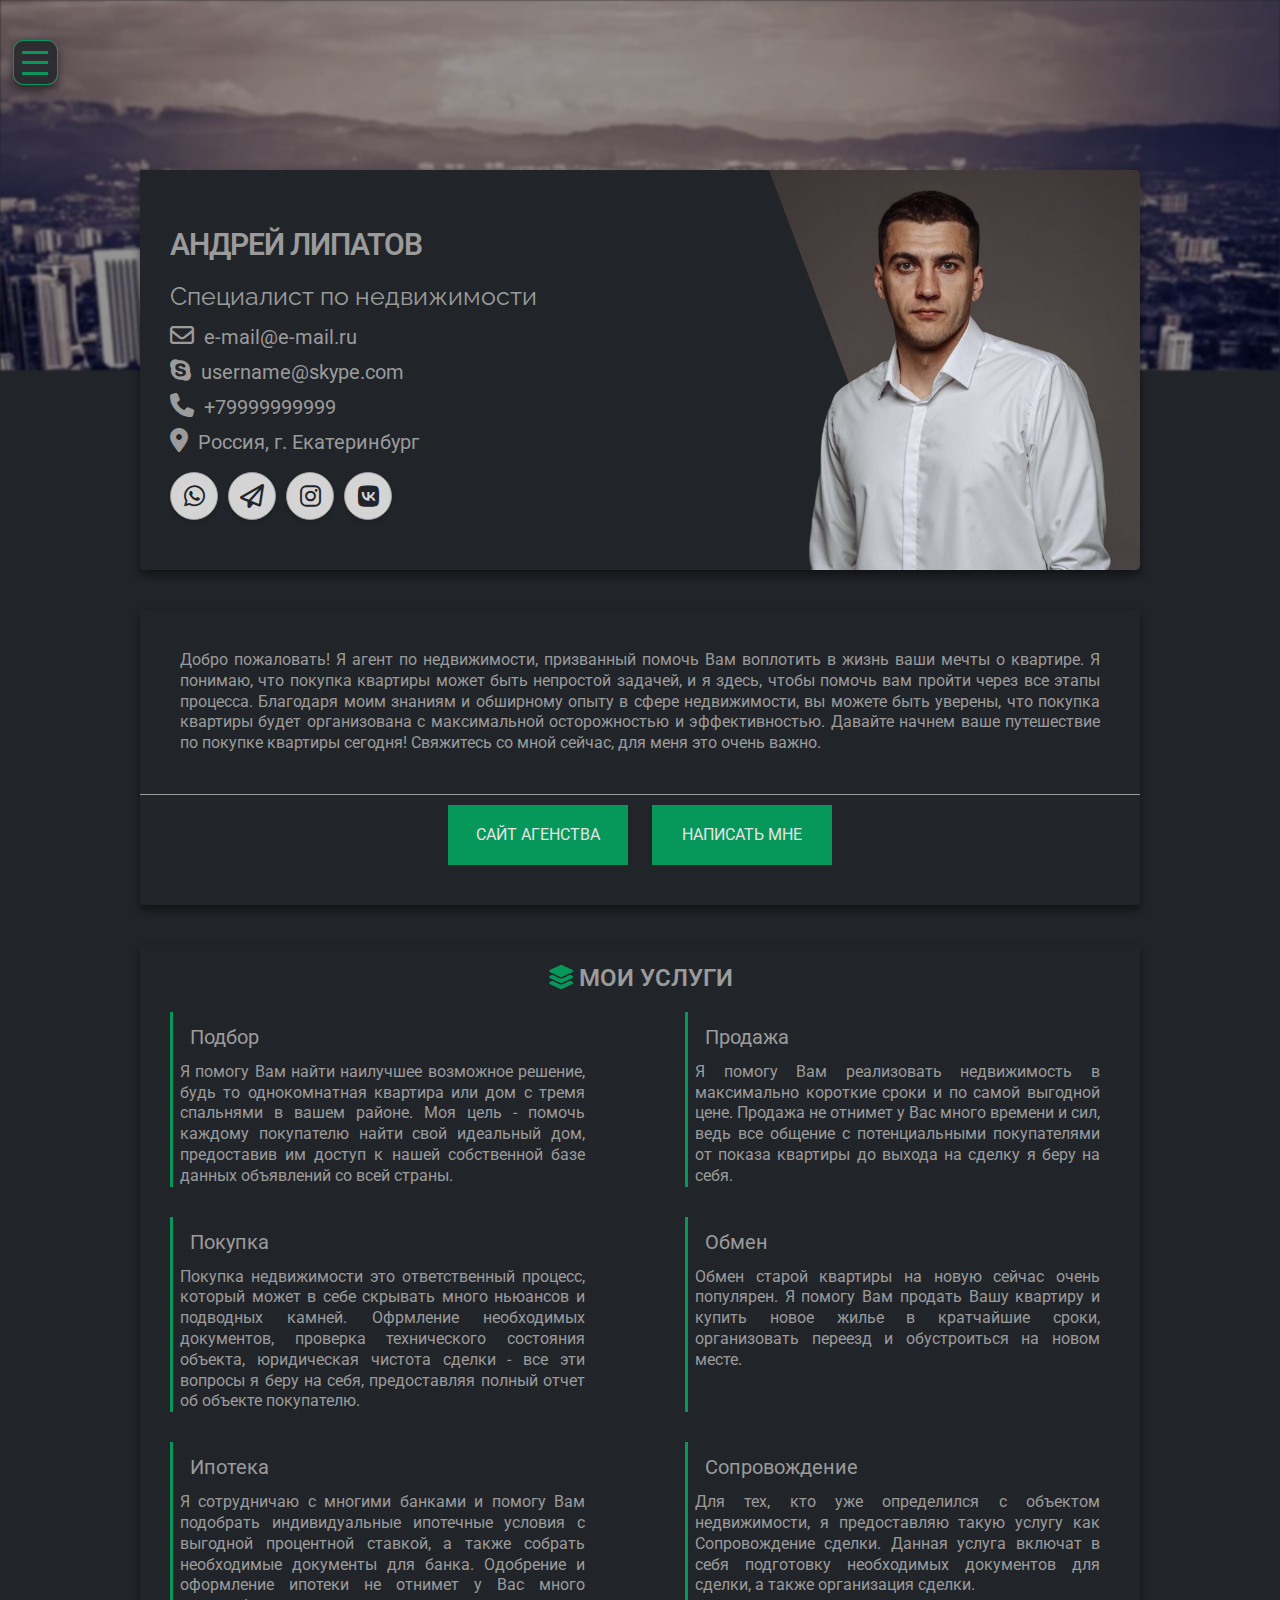
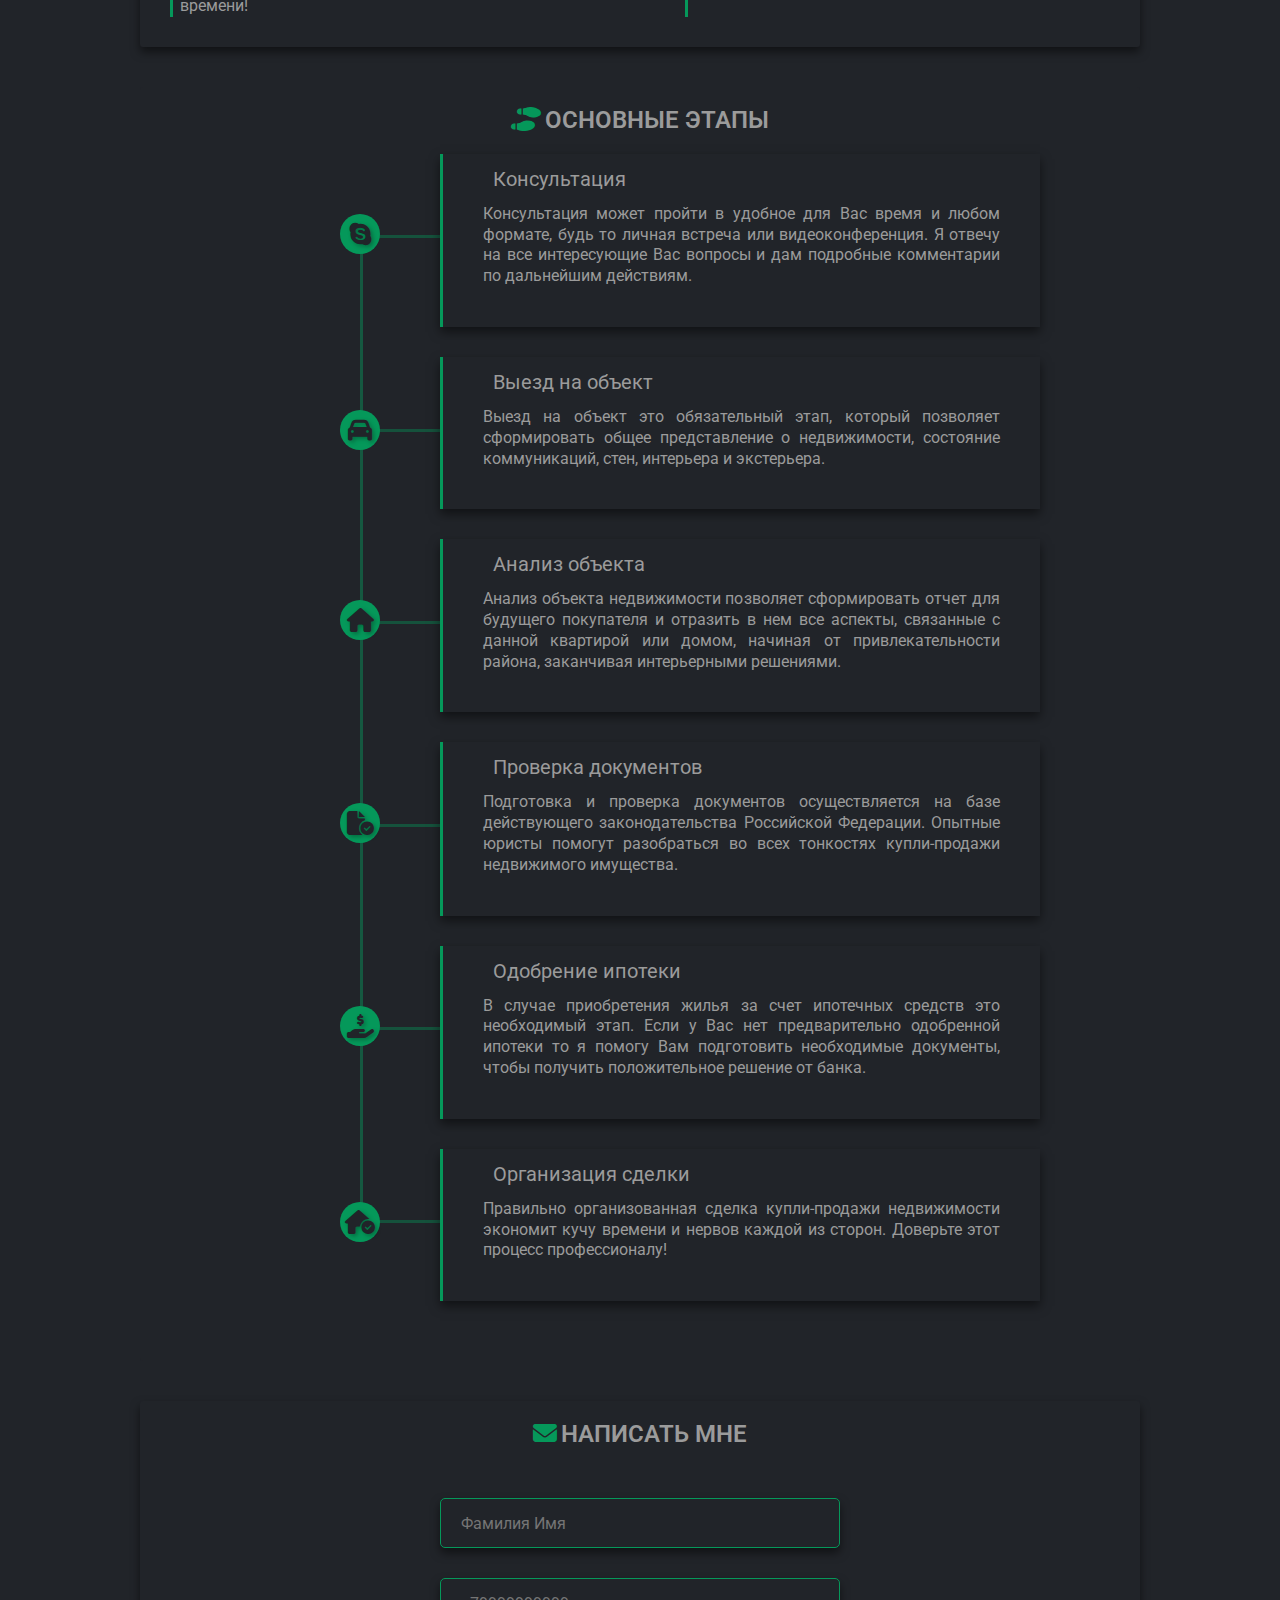
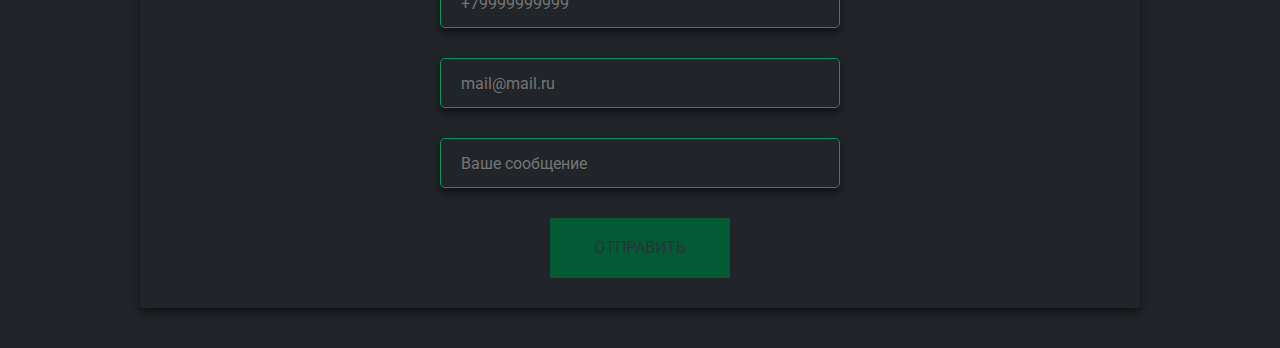
==== commit 60616535: "Description of services" ====
--- a/index.html
+++ b/index.html
@@ -87,19 +87,15 @@
         <section class="about" id="about">
           <div class="text_about">
             <p>
-              Lorem ipsum dolor sit amet consectetur adipisicing elit. Eaque rem
-              magnam dolorum unde labore libero vel voluptatum voluptate
-              quibusdam, soluta repellat repudiandae molestias vitae minus.
-              Fugiat ullam dolorem, explicabo pariatur suscipit accusamus
-              molestiae sunt perspiciatis dolorum, eveniet ipsam reiciendis
-              ipsum impedit quaerat itaque omnis minus doloremque? Repudiandae
-              ab asperiores facilis omnis porro quasi! Eveniet impedit illum
-              itaque exercitationem rem blanditiis harum necessitatibus. Quia,
-              corporis dolorum! Quia, assumenda quaerat. Eos facilis a
-              distinctio sequi veritatis obcaecati perferendis delectus incidunt
-              minima, doloremque quia quidem voluptatem sint animi minus
-              accusamus facere aut. Dignissimos omnis vitae delectus reiciendis!
-              Cum accusantium aperiam ratione quibusdam. Cumque.
+              Добро пожаловать! Я агент по недвижимости, призванный помочь Вам
+              воплотить в жизнь ваши мечты о квартире. Я понимаю, что покупка
+              квартиры может быть непростой задачей, и я здесь, чтобы помочь вам
+              пройти через все этапы процесса. Благодаря моим знаниям и
+              обширному опыту в сфере недвижимости, вы можете быть уверены, что
+              покупка квартиры будет организована с максимальной осторожностью и
+              эффективностью. Давайте начнем ваше путешествие по покупке
+              квартиры сегодня! Свяжитесь со мной сейчас, для меня это очень
+              важно.
             </p>
           </div>
           <div class="btns_about">
@@ -118,49 +114,57 @@
             <div class="services_card">
               <h6 class="services_card_title">Подбор</h6>
               <p class="services_card_text">
-                Lorem ipsum dolor sit amet consectetur adipisicing elit. Eos est
-                unde excepturi dolor hic, eligendi adipisci vitae molestias
-                quisquam vero.
+                Я помогу Вам найти наилучшее возможное решение, будь то
+                однокомнатная квартира или дом с тремя спальнями в вашем районе.
+                Моя цель - помочь каждому покупателю найти свой идеальный дом,
+                предоставив им доступ к нашей собственной базе данных объявлений
+                со всей страны.
               </p>
             </div>
             <div class="services_card">
               <h6 class="services_card_title">Продажа</h6>
               <p class="services_card_text">
-                Lorem ipsum, dolor sit amet consectetur adipisicing elit. Facere
-                repudiandae iusto quaerat ipsum dignissimos quo culpa, odio
-                doloribus incidunt ullam?
-              </p>
-            </div>
+                Я помогу Вам реализовать недвижимость в максимально короткие
+                сроки и по самой выгодной цене. Продажа не отнимет у Вас много
+                времени и сил, ведь все общение с потенциальными покупателями от
+                показа квартиры до выхода на сделку я беру на себя.
+              </p>
+            </div>
+
             <div class="services_card">
               <h6 class="services_card_title">Покупка</h6>
               <p class="services_card_text">
-                Lorem ipsum dolor sit amet consectetur adipisicing elit. Dolor
-                adipisci doloremque similique corporis perferendis quos cumque,
-                dignissimos nemo magni esse.
+                Покупка недвижимости это ответственный процесс, который может в
+                себе скрывать много ньюансов и подводных камней. Офрмление
+                необходимых документов, проверка технического состояния объекта,
+                юридическая чистота сделки - все эти вопросы я беру на себя,
+                предоставляя полный отчет об объекте покупателю.
               </p>
             </div>
             <div class="services_card">
               <h6 class="services_card_title">Обмен</h6>
               <p class="services_card_text">
-                Lorem ipsum dolor sit amet consectetur adipisicing elit. Enim et
-                deserunt vitae a cumque sunt itaque, iusto placeat ducimus
-                repellendus!
+                Обмен старой квартиры на новую сейчас очень популярен. Я помогу
+                Вам продать Вашу квартиру и купить новое жилье в кратчайшие
+                сроки, организовать переезд и обустроиться на новом месте.
               </p>
             </div>
             <div class="services_card">
               <h6 class="services_card_title">Ипотека</h6>
               <p class="services_card_text">
-                Lorem ipsum dolor sit, amet consectetur adipisicing elit.
-                Ratione harum quos ullam consectetur soluta dolore dolorem
-                aperiam recusandae dolorum officiis.
+                Я сотрудничаю с многими банками и помогу Вам подобрать
+                индивидуальные ипотечные условия с выгодной процентной ставкой,
+                а также собрать необходимые документы для банка. Одобрение и
+                оформление ипотеки не отнимет у Вас много времени!
               </p>
             </div>
             <div class="services_card">
               <h6 class="services_card_title">Cопровождение</h6>
               <p class="services_card_text">
-                Lorem ipsum dolor sit amet, consectetur adipisicing elit. Fugiat
-                minima enim sint excepturi quasi molestiae adipisci autem,
-                reprehenderit nulla blanditiis?
+                Для тех, кто уже определился с объектом недвижимости, я
+                предоставляю такую услугу как Сопровождение сделки. Данная
+                услуга включат в себя подготовку необходимых документов для
+                сделки, а также организация сделки.
               </p>
             </div>
           </div>
@@ -180,9 +184,10 @@
             <div class="content_step">
               <h6>Консультация</h6>
               <p>
-                Lorem ipsum, dolor sit amet consectetur adipisicing elit. Error
-                nobis explicabo velit quia omnis asperiores doloribus quidem
-                magnam iste consequatur.
+                Консультация может пройти в удобное для Вас время и любом
+                формате, будь то личная встреча или видеоконференция. Я отвечу
+                на все интересующие Вас вопросы и дам подробные комментарии по
+                дальнейшим действиям.
               </p>
             </div>
           </div>
@@ -194,9 +199,9 @@
             <div class="content_step">
               <h6>Выезд на объект</h6>
               <p>
-                Lorem ipsum, dolor sit amet consectetur adipisicing elit. Error
-                nobis explicabo velit quia omnis asperiores doloribus quidem
-                magnam iste consequatur.
+                Выезд на объект это обязательный этап, который позволяет
+                сформировать общее представление о недвижимости, состояние
+                коммуникаций, стен, интерьера и экстерьера.
               </p>
             </div>
           </div>
@@ -208,9 +213,10 @@
             <div class="content_step">
               <h6>Анализ объекта</h6>
               <p>
-                Lorem ipsum, dolor sit amet consectetur adipisicing elit. Error
-                nobis explicabo velit quia omnis asperiores doloribus quidem
-                magnam iste consequatur.
+                Анализ объекта недвижимости позволяет сформировать отчет для
+                будущего покупателя и отразить в нем все аспекты, связанные с
+                данной квартирой или домом, начиная от привлекательности района,
+                заканчивая интерьерными решениями.
               </p>
             </div>
           </div>
@@ -222,9 +228,10 @@
             <div class="content_step">
               <h6>Проверка документов</h6>
               <p>
-                Lorem ipsum, dolor sit amet consectetur adipisicing elit. Error
-                nobis explicabo velit quia omnis asperiores doloribus quidem
-                magnam iste consequatur.
+                Подготовка и проверка документов осуществляется на базе
+                действующего законодательства Российской Федерации. Опытные
+                юристы помогут разобраться во всех тонкостях купли-продажи
+                недвижимого имущества.
               </p>
             </div>
           </div>
@@ -236,9 +243,10 @@
             <div class="content_step">
               <h6>Одобрение ипотеки</h6>
               <p>
-                Lorem ipsum, dolor sit amet consectetur adipisicing elit. Error
-                nobis explicabo velit quia omnis asperiores doloribus quidem
-                magnam iste consequatur.
+                В случае приобретения жилья за счет ипотечных средств это
+                необходимый этап. Если у Вас нет предварительно одобренной
+                ипотеки то я помогу Вам подготовить необходимые документы, чтобы
+                получить положительное решение от банка.
               </p>
             </div>
           </div>
@@ -250,9 +258,9 @@
             <div class="content_step">
               <h6>Организация сделки</h6>
               <p>
-                Lorem ipsum, dolor sit amet consectetur adipisicing elit. Error
-                nobis explicabo velit quia omnis asperiores doloribus quidem
-                magnam iste consequatur.
+                Правильно организованная сделка купли-продажи недвижимости
+                экономит кучу времени и нервов каждой из сторон. Доверьте этот
+                процесс профессионалу!
               </p>
             </div>
           </div>
